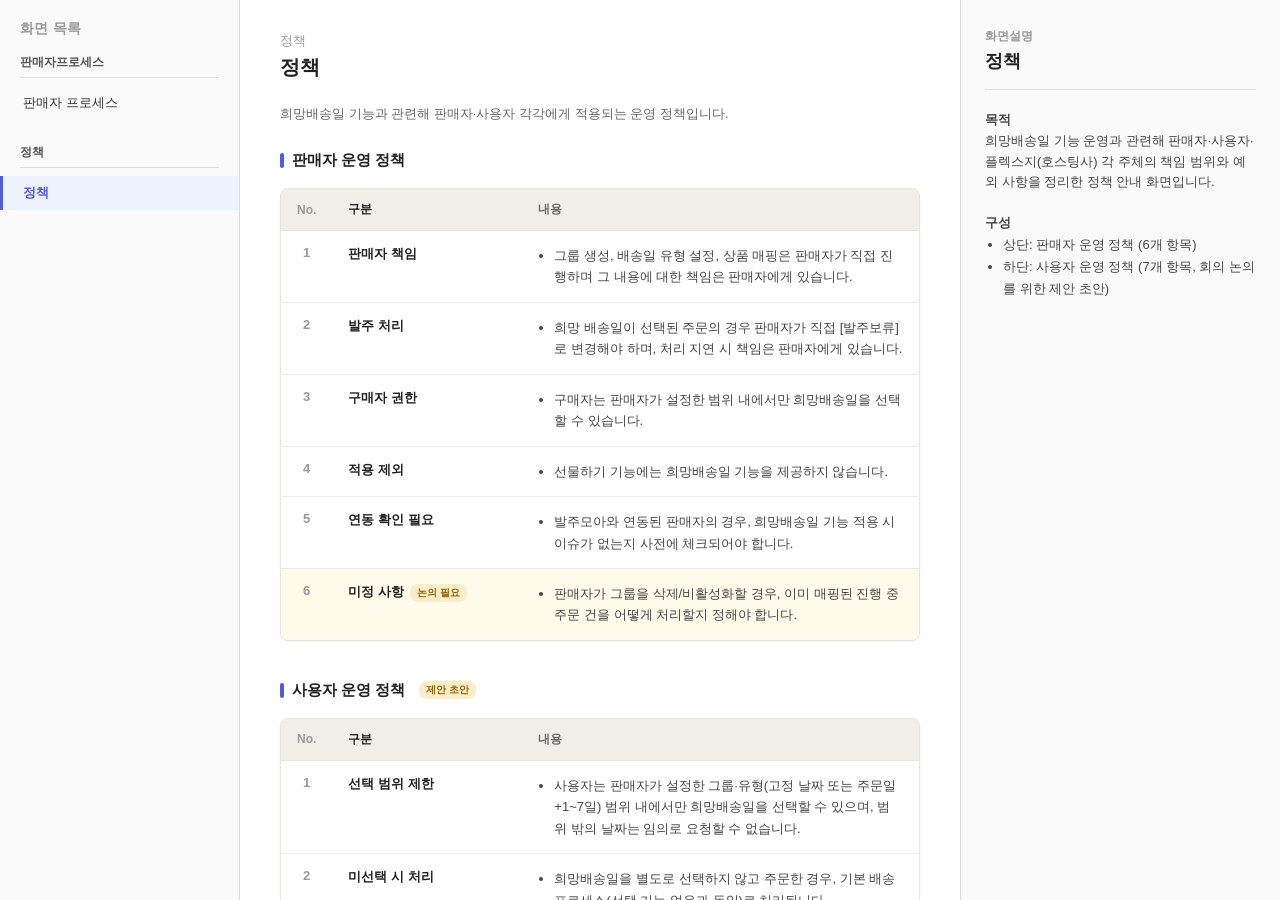
==== seller-policy.html @ 45eb1eea "Center content, table-ify related screens, split policy, add toggle 판매자 프로세스: - 콘텐츠를 content-inner 래" ====
<!DOCTYPE html>
<html lang="ko">
<head>
<meta charset="UTF-8">
<title>정책 - 화면 프로토타입</title>
<link rel="stylesheet" href="style.css">
</head>
<body>
<div class="layout">

  <nav class="index-panel">
    <h1>화면 목록</h1>
    <div class="index-category">
      <div class="index-category-title">판매자프로세스</div>
      <ul class="index-list">
        <li><a href="seller-process.html">판매자 프로세스</a></li>
      </ul>
    </div>
    <div class="index-category">
      <div class="index-category-title">정책</div>
      <ul class="index-list">
        <li><a href="seller-policy.html" class="active">정책</a></li>
      </ul>
    </div>
  </nav>

  <main class="content-panel">
   <div class="content-inner">
    <p class="screen-title">정책</p>
    <h2 class="screen-name">정책</h2>

    <div class="policy-content">
      <p class="policy-intro">희망배송일 기능과 관련해 판매자·사용자 각각에게 적용되는 운영 정책입니다.</p>

      <div class="process-section">
        <p class="process-section-title">판매자 운영 정책</p>
        <div class="policy-table-wrap">
          <table class="policy-table">
            <thead>
              <tr>
                <th class="col-no">No.</th>
                <th class="col-title">구분</th>
                <th class="col-content">내용</th>
              </tr>
            </thead>
            <tbody>
              <tr>
                <td class="col-no">1</td>
                <td class="col-title">판매자 책임</td>
                <td class="col-content">
                  <ul>
                    <li>그룹 생성, 배송일 유형 설정, 상품 매핑은 판매자가 직접 진행하며 그 내용에 대한 책임은 판매자에게 있습니다.</li>
                  </ul>
                </td>
              </tr>
              <tr>
                <td class="col-no">2</td>
                <td class="col-title">발주 처리</td>
                <td class="col-content">
                  <ul>
                    <li>희망 배송일이 선택된 주문의 경우 판매자가 직접 [발주보류]로 변경해야 하며, 처리 지연 시 책임은 판매자에게 있습니다.</li>
                  </ul>
                </td>
              </tr>
              <tr>
                <td class="col-no">3</td>
                <td class="col-title">구매자 권한</td>
                <td class="col-content">
                  <ul>
                    <li>구매자는 판매자가 설정한 범위 내에서만 희망배송일을 선택할 수 있습니다.</li>
                  </ul>
                </td>
              </tr>
              <tr>
                <td class="col-no">4</td>
                <td class="col-title">적용 제외</td>
                <td class="col-content">
                  <ul>
                    <li>선물하기 기능에는 희망배송일 기능을 제공하지 않습니다.</li>
                  </ul>
                </td>
              </tr>
              <tr>
                <td class="col-no">5</td>
                <td class="col-title">연동 확인 필요</td>
                <td class="col-content">
                  <ul>
                    <li>발주모아와 연동된 판매자의 경우, 희망배송일 기능 적용 시 이슈가 없는지 사전에 체크되어야 합니다.</li>
                  </ul>
                </td>
              </tr>
              <tr class="row-open">
                <td class="col-no">6</td>
                <td class="col-title">미정 사항<span class="tag-open">논의 필요</span></td>
                <td class="col-content">
                  <ul>
                    <li>판매자가 그룹을 삭제/비활성화할 경우, 이미 매핑된 진행 중 주문 건을 어떻게 처리할지 정해야 합니다.</li>
                  </ul>
                </td>
              </tr>
            </tbody>
          </table>
        </div>
      </div>

      <div class="process-section">
        <p class="process-section-title">사용자 운영 정책<span class="tag-open">제안 초안</span></p>
        <div class="policy-table-wrap">
          <table class="policy-table">
            <thead>
              <tr>
                <th class="col-no">No.</th>
                <th class="col-title">구분</th>
                <th class="col-content">내용</th>
              </tr>
            </thead>
            <tbody>
              <tr>
                <td class="col-no">1</td>
                <td class="col-title">선택 범위 제한</td>
                <td class="col-content">
                  <ul>
                    <li>사용자는 판매자가 설정한 그룹·유형(고정 날짜 또는 주문일+1~7일) 범위 내에서만 희망배송일을 선택할 수 있으며, 범위 밖의 날짜는 임의로 요청할 수 없습니다.</li>
                  </ul>
                </td>
              </tr>
              <tr>
                <td class="col-no">2</td>
                <td class="col-title">미선택 시 처리</td>
                <td class="col-content">
                  <ul>
                    <li>희망배송일을 별도로 선택하지 않고 주문한 경우, 기본 배송 프로세스(선택 기능 없음과 동일)로 처리됩니다.</li>
                  </ul>
                </td>
              </tr>
              <tr>
                <td class="col-no">3</td>
                <td class="col-title">주문 후 변경·취소</td>
                <td class="col-content">
                  <ul>
                    <li>주문 완료 후 희망배송일 변경·취소는 발주 처리(발송) 전까지만 가능하며, 판매자의 발주 처리 상태에 따라 제한될 수 있습니다.</li>
                  </ul>
                </td>
              </tr>
              <tr>
                <td class="col-no">4</td>
                <td class="col-title">지연 안내</td>
                <td class="col-content">
                  <ul>
                    <li>판매자의 발주보류 등으로 희망배송일 준수가 어려운 경우, 사용자에게 지연 가능성을 사전 고지해야 합니다.</li>
                  </ul>
                </td>
              </tr>
              <tr>
                <td class="col-no">5</td>
                <td class="col-title">미준수 시 책임</td>
                <td class="col-content">
                  <ul>
                    <li>희망배송일 미준수에 따른 환불·보상 등은 판매자-구매자 간 거래 사항이며, 플렉스지는 시스템 오류에 한해서만 책임을 집니다.</li>
                  </ul>
                </td>
              </tr>
              <tr>
                <td class="col-no">6</td>
                <td class="col-title">적용 제외 안내</td>
                <td class="col-content">
                  <ul>
                    <li>선물하기 등 희망배송일을 지원하지 않는 기능/상품에는 해당 기능이 노출되지 않음을 사용자에게 안내합니다.</li>
                  </ul>
                </td>
              </tr>
              <tr class="row-open">
                <td class="col-no">7</td>
                <td class="col-title">문의 창구<span class="tag-open">논의 필요</span></td>
                <td class="col-content">
                  <ul>
                    <li>배송 관련 문의는 판매자에게, 시스템 오류 관련 문의는 플렉스지 고객센터로 안내할지 문의 채널/문구를 확정해야 합니다.</li>
                  </ul>
                </td>
              </tr>
            </tbody>
          </table>
        </div>
      </div>
    </div>
   </div>
  </main>

  <aside class="desc-panel">
    <h2>화면설명</h2>
    <p class="desc-name">정책</p>

    <div class="desc-section">
      <p class="desc-section-title">목적</p>
      <p>희망배송일 기능 운영과 관련해 판매자·사용자·플렉스지(호스팅사) 각 주체의 책임 범위와 예외 사항을 정리한 정책 안내 화면입니다.</p>
    </div>

    <div class="desc-section">
      <p class="desc-section-title">구성</p>
      <ul>
        <li>상단: 판매자 운영 정책 (6개 항목)</li>
        <li>하단: 사용자 운영 정책 (7개 항목, 회의 논의를 위한 제안 초안)</li>
      </ul>
    </div>
  </aside>

</div>
</body>
</html>
---- style.css ----
/* 3단 레이아웃 정적 프로토타입 - 공통 스타일 */

* {
  box-sizing: border-box;
}

html, body {
  margin: 0;
  padding: 0;
  height: 100%;
  font-family: "Apple SD Gothic Neo", "Malgun Gothic", "Segoe UI", sans-serif;
  color: #222;
  background: #fff;
}

.layout {
  display: grid;
  grid-template-columns: 240px 1fr 320px;
  height: 100vh;
}

/* ---------- 좌측 인덱스 영역 ---------- */
.index-panel {
  border-right: 1px solid #ddd;
  background: #fafafa;
  overflow-y: auto;
  padding: 20px 0;
}

.index-panel h1 {
  font-size: 14px;
  margin: 0 20px 16px;
  color: #999;
  font-weight: 600;
  letter-spacing: 0.02em;
}

.index-category {
  margin-bottom: 24px;
}

.index-category-title {
  font-size: 12px;
  font-weight: 700;
  color: #555;
  margin: 0 20px 8px;
  padding-bottom: 6px;
  border-bottom: 1px solid #e0e0e0;
}

.index-list {
  list-style: none;
  margin: 0;
  padding: 0;
}

.index-list li a {
  display: block;
  padding: 8px 20px;
  font-size: 13px;
  color: #333;
  text-decoration: none;
  border-left: 3px solid transparent;
}

.index-list li a.active {
  background: #eef2ff;
  border-left-color: #4f5ed4;
  color: #4f5ed4;
  font-weight: 700;
}

/* ---------- 가운데 콘텐츠 영역 ---------- */
.content-panel {
  overflow-y: auto;
  padding: 32px 40px;
  background: #fff;
}

.content-panel .screen-title {
  font-size: 13px;
  color: #999;
  margin: 0 0 4px;
}

.content-panel .screen-name {
  font-size: 20px;
  font-weight: 700;
  margin: 0 0 24px;
}

.content-inner {
  max-width: 680px;
  margin: 0 auto;
}

.wireframe {
  max-width: 480px;
  border: 1px solid #ccc;
  border-radius: 4px;
  padding: 20px;
  background: #fdfdfd;
}

.wf-block {
  border: 1px dashed #b5b5b5;
  background: #f2f2f2;
  color: #777;
  font-size: 12px;
  padding: 10px 12px;
  margin-bottom: 10px;
  border-radius: 2px;
}

.wf-block.label-only {
  text-align: center;
  color: #999;
}

.wf-row {
  display: flex;
  gap: 10px;
}

.wf-row .wf-block {
  flex: 1;
}

.wf-button {
  border: 1px solid #4f5ed4;
  background: #4f5ed4;
  color: #fff;
  text-align: center;
  font-size: 13px;
  font-weight: 600;
  padding: 10px 12px;
  border-radius: 3px;
  margin-top: 6px;
}

.wf-button.secondary {
  background: #fff;
  color: #4f5ed4;
}

.wf-divider {
  border: none;
  border-top: 1px solid #e2e2e2;
  margin: 16px 0;
}

.wf-table {
  width: 100%;
  border-collapse: collapse;
  font-size: 12px;
}

.wf-table th, .wf-table td {
  border: 1px solid #ddd;
  padding: 8px 10px;
  text-align: left;
  color: #555;
}

.wf-table th {
  background: #f2f2f2;
  color: #777;
  font-weight: 600;
}

.wf-card {
  border: 1px dashed #b5b5b5;
  background: #f2f2f2;
  border-radius: 2px;
  padding: 10px;
  font-size: 12px;
  color: #777;
  flex: 1;
}

.wf-card .wf-thumb {
  height: 60px;
  background: #e2e2e2;
  border: 1px solid #ccc;
  margin-bottom: 8px;
  display: flex;
  align-items: center;
  justify-content: center;
  color: #999;
  font-size: 11px;
}

.wf-tag {
  display: inline-block;
  font-size: 11px;
  color: #999;
  border: 1px solid #ccc;
  border-radius: 10px;
  padding: 3px 8px;
  margin-right: 6px;
}

/* ---------- 판매자 프로세스 화면 전용 ---------- */

.process-content {
  max-width: 620px;
}

.process-section {
  margin-bottom: 40px;
}

.process-section:last-child {
  margin-bottom: 0;
}

.process-section-title {
  display: flex;
  align-items: center;
  gap: 8px;
  font-size: 15px;
  font-weight: 700;
  color: #222;
  margin: 0 0 18px;
}

.process-section-title::before {
  content: "";
  width: 4px;
  height: 15px;
  background: #4f5ed4;
  border-radius: 2px;
}

/* 프로세스 플로우 다이어그램 (번호 타임라인) */
.flow-diagram {
  display: flex;
  flex-direction: column;
}

.flow-step {
  position: relative;
  display: flex;
  gap: 16px;
  padding-bottom: 22px;
}

.flow-step:last-child {
  padding-bottom: 0;
}

.flow-step:not(:last-child)::before {
  content: "";
  position: absolute;
  left: 13px;
  top: 28px;
  bottom: -6px;
  width: 1px;
  background: #dcdad2;
}

.flow-step-marker {
  position: relative;
  z-index: 1;
  flex-shrink: 0;
  width: 26px;
  height: 26px;
  border-radius: 50%;
  background: #F1EFE8;
  border: 1px solid #B4B2A9;
  display: flex;
  align-items: center;
  justify-content: center;
  font-size: 12px;
  font-weight: 700;
  color: #7a7867;
}

.flow-step.flow-highlight .flow-step-marker {
  background: #4f5ed4;
  border-color: #4f5ed4;
  color: #fff;
}

.flow-step-box {
  flex: 1;
  background: #F1EFE8;
  border: 1px solid #B4B2A9;
  border-radius: 8px;
  padding: 12px 16px;
  box-shadow: 0 1px 2px rgba(20, 20, 20, 0.04);
}

.flow-step.flow-highlight .flow-step-box {
  background: #E6F1FB;
  border-color: #85B7EB;
}

.flow-step-title {
  font-size: 13px;
  font-weight: 700;
  color: #2a2a2a;
  margin: 0 0 4px;
}

.flow-step-desc {
  font-size: 11px;
  color: #6b6b6b;
  margin: 0;
}

/* 관련 화면 목록 */
.related-table-wrap {
  border: 1px solid #e6e5e0;
  border-radius: 8px;
  overflow: hidden;
  box-shadow: 0 1px 3px rgba(20, 20, 20, 0.05);
}

.related-table {
  width: 100%;
  border-collapse: collapse;
}

.related-table th {
  background: #F1EFE8;
  color: #6b6b6b;
  font-size: 12px;
  font-weight: 700;
  text-align: left;
  padding: 12px 16px;
  border-bottom: 1px solid #e6e5e0;
}

.related-table td {
  padding: 13px 16px;
  border-bottom: 1px solid #eeece6;
  vertical-align: middle;
  font-size: 13px;
  color: #333;
  background: #fff;
}

.related-table tr:last-child td {
  border-bottom: none;
}

.related-table .col-badge {
  width: 76px;
}

.related-table .col-name {
  width: 160px;
  font-weight: 700;
  color: #222;
}

.related-table .col-status {
  width: 64px;
  text-align: center;
}

.tag-new,
.tag-existing {
  display: inline-block;
  font-size: 11px;
  font-weight: 700;
  border-radius: 8px;
  padding: 3px 8px;
}

.tag-new {
  background: #E9F7EF;
  color: #1E7145;
}

.tag-existing {
  background: #F1F1EF;
  color: #777;
}

.badge {
  display: inline-block;
  font-size: 10px;
  font-weight: 700;
  border-radius: 10px;
  padding: 3px 9px;
  margin-bottom: 10px;
}

.badge-shop {
  background: #E6F1FB;
  color: #2E6DA4;
}

.badge-admin {
  background: #eeede8;
  color: #6b6b6b;
}

/* 희망 배송일 유형 */
.delivery-option {
  display: flex;
  align-items: flex-start;
  gap: 12px;
  border: 1px solid #e6e5e0;
  border-radius: 8px;
  padding: 16px;
  margin-bottom: 12px;
  background: #fff;
  box-shadow: 0 1px 3px rgba(20, 20, 20, 0.05);
}

.delivery-option:last-child {
  margin-bottom: 0;
}

.delivery-option.option-selected {
  border-color: #4f5ed4;
  background: #F5F6FD;
}

.delivery-option.option-disabled {
  opacity: 0.5;
  box-shadow: none;
}

.delivery-option input[type="radio"] {
  margin-top: 3px;
  accent-color: #4f5ed4;
}

.delivery-option-body {
  flex: 1;
}

.delivery-option-label {
  display: block;
  font-size: 13px;
  font-weight: 700;
  color: #222;
  margin: 0 0 10px;
  cursor: pointer;
}

.delivery-option input[type="date"] {
  background: #FFFFFF;
  border: 1px solid #ccc;
  border-radius: 4px;
  padding: 7px 10px;
  font-size: 13px;
  color: #333;
}

.day-offset-buttons {
  display: flex;
  gap: 6px;
  flex-wrap: wrap;
}

.day-offset-buttons .day-btn {
  background: #FFFFFF;
  border: 1px solid #ccc;
  border-radius: 4px;
  padding: 6px 11px;
  font-size: 12px;
  color: #555;
}

/* ---------- 정책 화면 전용 ---------- */

.policy-content {
  max-width: 720px;
}

.policy-intro {
  font-size: 13px;
  color: #666;
  margin: 0 0 28px;
}

.policy-table-wrap {
  border: 1px solid #e6e5e0;
  border-radius: 8px;
  overflow: hidden;
  box-shadow: 0 1px 3px rgba(20, 20, 20, 0.05);
}

.policy-table {
  width: 100%;
  border-collapse: collapse;
}

.policy-table th {
  background: #F1EFE8;
  color: #6b6b6b;
  font-size: 12px;
  font-weight: 700;
  text-align: left;
  padding: 12px 16px;
  border-bottom: 1px solid #e6e5e0;
}

.policy-table td {
  padding: 14px 16px;
  border-bottom: 1px solid #eeece6;
  vertical-align: top;
  font-size: 13px;
  color: #333;
  background: #fff;
}

.policy-table tr:last-child td {
  border-bottom: none;
}

.policy-table tr.row-open td {
  background: #FFFBEB;
}

.policy-table .col-no {
  width: 40px;
  text-align: center;
  color: #999;
  font-weight: 700;
}

.policy-table .col-title {
  width: 190px;
  font-weight: 700;
  color: #222;
}

.tag-open {
  display: inline-block;
  font-size: 10px;
  font-weight: 700;
  color: #916600;
  background: #FDECC8;
  border-radius: 8px;
  padding: 2px 7px;
  margin-left: 6px;
  vertical-align: middle;
}

.policy-table .col-content ul {
  margin: 0;
  padding-left: 16px;
  line-height: 1.65;
  color: #444;
}

.policy-table .col-content ul li {
  margin-bottom: 4px;
}

.policy-table .col-content ul li:last-child {
  margin-bottom: 0;
}

/* ---------- 우측 화면설명 영역 ---------- */
.desc-panel {
  border-left: 1px solid #ddd;
  background: #fafafa;
  overflow-y: auto;
  padding: 28px 24px;
}

.desc-panel h2 {
  font-size: 12px;
  color: #999;
  margin: 0 0 4px;
  font-weight: 600;
}

.desc-panel .desc-name {
  font-size: 18px;
  font-weight: 700;
  margin: 0 0 20px;
  padding-bottom: 16px;
  border-bottom: 1px solid #e0e0e0;
}

.desc-section {
  margin-bottom: 20px;
}

.desc-section-title {
  font-size: 12px;
  font-weight: 700;
  color: #4f5ed4;
  margin: 0 0 8px;
}

.desc-section p {
  font-size: 13px;
  line-height: 1.6;
  color: #444;
  margin: 0;
}

.desc-section ul {
  margin: 0;
  padding-left: 18px;
  font-size: 13px;
  line-height: 1.7;
  color: #444;
}
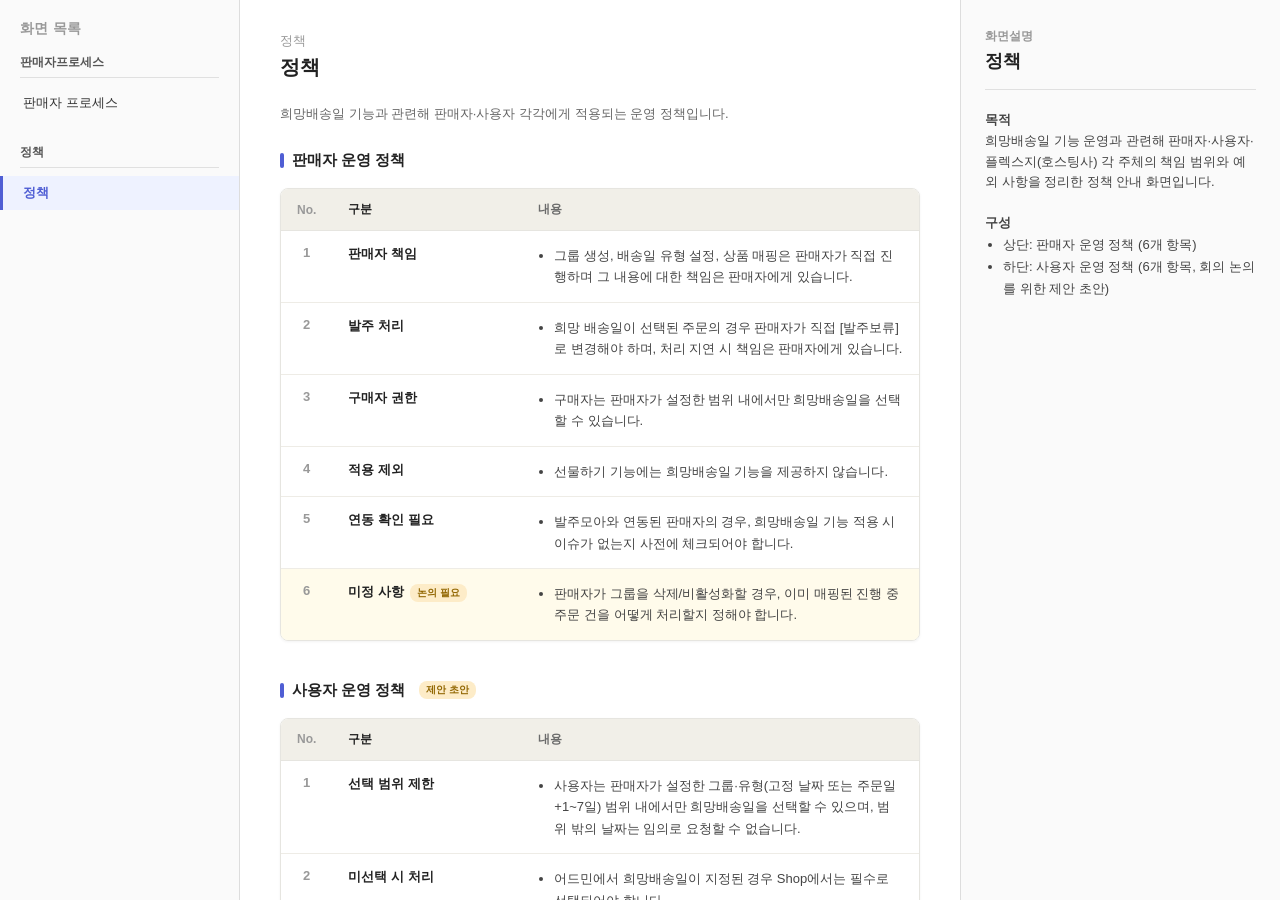
==== commit 33bbae99: "Revise 사용자 운영 정책 items per review feedback - 미선택 시 처리: 어드민에서 희망배송일 지정 시 Shop 필수 선택으로 정의 - 주문 후 변경·취소" ====
--- a/seller-policy.html
+++ b/seller-policy.html
@@ -129,7 +129,7 @@
                 <td class="col-title">미선택 시 처리</td>
                 <td class="col-content">
                   <ul>
-                    <li>희망배송일을 별도로 선택하지 않고 주문한 경우, 기본 배송 프로세스(선택 기능 없음과 동일)로 처리됩니다.</li>
+                    <li>어드민에서 희망배송일이 지정된 경우 Shop에서는 필수로 선택되어야 합니다.</li>
                   </ul>
                 </td>
               </tr>
@@ -138,7 +138,7 @@
                 <td class="col-title">주문 후 변경·취소</td>
                 <td class="col-content">
                   <ul>
-                    <li>주문 완료 후 희망배송일 변경·취소는 발주 처리(발송) 전까지만 가능하며, 판매자의 발주 처리 상태에 따라 제한될 수 있습니다.</li>
+                    <li>희망배송일 변경·취소는 Shop에서 제공되지 않습니다.</li>
                   </ul>
                 </td>
               </tr>
@@ -156,21 +156,12 @@
                 <td class="col-title">미준수 시 책임</td>
                 <td class="col-content">
                   <ul>
-                    <li>희망배송일 미준수에 따른 환불·보상 등은 판매자-구매자 간 거래 사항이며, 플렉스지는 시스템 오류에 한해서만 책임을 집니다.</li>
-                  </ul>
-                </td>
-              </tr>
-              <tr>
+                    <li>희망배송일 미준수에 따른 환불·보상 등은 판매자-구매자 간 거래 사항입니다.</li>
+                  </ul>
+                </td>
+              </tr>
+              <tr class="row-open">
                 <td class="col-no">6</td>
-                <td class="col-title">적용 제외 안내</td>
-                <td class="col-content">
-                  <ul>
-                    <li>선물하기 등 희망배송일을 지원하지 않는 기능/상품에는 해당 기능이 노출되지 않음을 사용자에게 안내합니다.</li>
-                  </ul>
-                </td>
-              </tr>
-              <tr class="row-open">
-                <td class="col-no">7</td>
                 <td class="col-title">문의 창구<span class="tag-open">논의 필요</span></td>
                 <td class="col-content">
                   <ul>
@@ -199,7 +190,7 @@
       <p class="desc-section-title">구성</p>
       <ul>
         <li>상단: 판매자 운영 정책 (6개 항목)</li>
-        <li>하단: 사용자 운영 정책 (7개 항목, 회의 논의를 위한 제안 초안)</li>
+        <li>하단: 사용자 운영 정책 (6개 항목, 회의 논의를 위한 제안 초안)</li>
       </ul>
     </div>
   </aside>
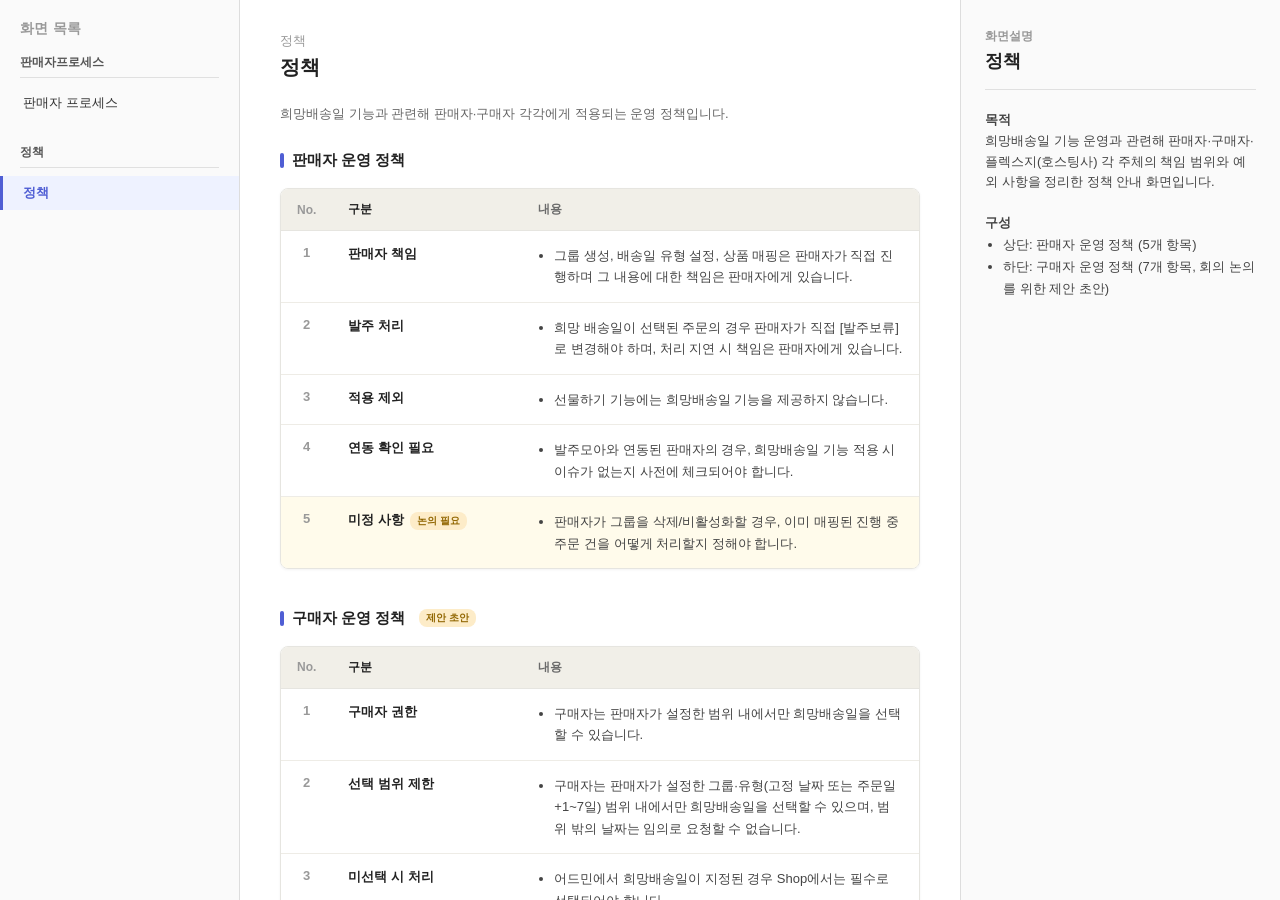
==== commit 8c2e0e30: "Widen 판매자 프로세스 content, add day-offset selection, rework policy split 판매자 프로세스: - content-inner 최대 너" ====
--- a/seller-policy.html
+++ b/seller-policy.html
@@ -30,7 +30,7 @@
     <h2 class="screen-name">정책</h2>
 
     <div class="policy-content">
-      <p class="policy-intro">희망배송일 기능과 관련해 판매자·사용자 각각에게 적용되는 운영 정책입니다.</p>
+      <p class="policy-intro">희망배송일 기능과 관련해 판매자·구매자 각각에게 적용되는 운영 정책입니다.</p>
 
       <div class="process-section">
         <p class="process-section-title">판매자 운영 정책</p>
@@ -64,33 +64,24 @@
               </tr>
               <tr>
                 <td class="col-no">3</td>
-                <td class="col-title">구매자 권한</td>
-                <td class="col-content">
-                  <ul>
-                    <li>구매자는 판매자가 설정한 범위 내에서만 희망배송일을 선택할 수 있습니다.</li>
+                <td class="col-title">적용 제외</td>
+                <td class="col-content">
+                  <ul>
+                    <li>선물하기 기능에는 희망배송일 기능을 제공하지 않습니다.</li>
                   </ul>
                 </td>
               </tr>
               <tr>
                 <td class="col-no">4</td>
-                <td class="col-title">적용 제외</td>
-                <td class="col-content">
-                  <ul>
-                    <li>선물하기 기능에는 희망배송일 기능을 제공하지 않습니다.</li>
-                  </ul>
-                </td>
-              </tr>
-              <tr>
+                <td class="col-title">연동 확인 필요</td>
+                <td class="col-content">
+                  <ul>
+                    <li>발주모아와 연동된 판매자의 경우, 희망배송일 기능 적용 시 이슈가 없는지 사전에 체크되어야 합니다.</li>
+                  </ul>
+                </td>
+              </tr>
+              <tr class="row-open">
                 <td class="col-no">5</td>
-                <td class="col-title">연동 확인 필요</td>
-                <td class="col-content">
-                  <ul>
-                    <li>발주모아와 연동된 판매자의 경우, 희망배송일 기능 적용 시 이슈가 없는지 사전에 체크되어야 합니다.</li>
-                  </ul>
-                </td>
-              </tr>
-              <tr class="row-open">
-                <td class="col-no">6</td>
                 <td class="col-title">미정 사항<span class="tag-open">논의 필요</span></td>
                 <td class="col-content">
                   <ul>
@@ -104,7 +95,7 @@
       </div>
 
       <div class="process-section">
-        <p class="process-section-title">사용자 운영 정책<span class="tag-open">제안 초안</span></p>
+        <p class="process-section-title">구매자 운영 정책<span class="tag-open">제안 초안</span></p>
         <div class="policy-table-wrap">
           <table class="policy-table">
             <thead>
@@ -117,15 +108,24 @@
             <tbody>
               <tr>
                 <td class="col-no">1</td>
+                <td class="col-title">구매자 권한</td>
+                <td class="col-content">
+                  <ul>
+                    <li>구매자는 판매자가 설정한 범위 내에서만 희망배송일을 선택할 수 있습니다.</li>
+                  </ul>
+                </td>
+              </tr>
+              <tr>
+                <td class="col-no">2</td>
                 <td class="col-title">선택 범위 제한</td>
                 <td class="col-content">
                   <ul>
-                    <li>사용자는 판매자가 설정한 그룹·유형(고정 날짜 또는 주문일+1~7일) 범위 내에서만 희망배송일을 선택할 수 있으며, 범위 밖의 날짜는 임의로 요청할 수 없습니다.</li>
-                  </ul>
-                </td>
-              </tr>
-              <tr>
-                <td class="col-no">2</td>
+                    <li>구매자는 판매자가 설정한 그룹·유형(고정 날짜 또는 주문일+1~7일) 범위 내에서만 희망배송일을 선택할 수 있으며, 범위 밖의 날짜는 임의로 요청할 수 없습니다.</li>
+                  </ul>
+                </td>
+              </tr>
+              <tr>
+                <td class="col-no">3</td>
                 <td class="col-title">미선택 시 처리</td>
                 <td class="col-content">
                   <ul>
@@ -134,7 +134,7 @@
                 </td>
               </tr>
               <tr>
-                <td class="col-no">3</td>
+                <td class="col-no">4</td>
                 <td class="col-title">주문 후 변경·취소</td>
                 <td class="col-content">
                   <ul>
@@ -143,16 +143,16 @@
                 </td>
               </tr>
               <tr>
-                <td class="col-no">4</td>
+                <td class="col-no">5</td>
                 <td class="col-title">지연 안내</td>
                 <td class="col-content">
                   <ul>
-                    <li>판매자의 발주보류 등으로 희망배송일 준수가 어려운 경우, 사용자에게 지연 가능성을 사전 고지해야 합니다.</li>
-                  </ul>
-                </td>
-              </tr>
-              <tr>
-                <td class="col-no">5</td>
+                    <li>판매자의 발주보류 등으로 희망배송일 준수가 어려운 경우, 구매자에게 지연 가능성을 사전 고지해야 합니다.</li>
+                  </ul>
+                </td>
+              </tr>
+              <tr>
+                <td class="col-no">6</td>
                 <td class="col-title">미준수 시 책임</td>
                 <td class="col-content">
                   <ul>
@@ -161,7 +161,7 @@
                 </td>
               </tr>
               <tr class="row-open">
-                <td class="col-no">6</td>
+                <td class="col-no">7</td>
                 <td class="col-title">문의 창구<span class="tag-open">논의 필요</span></td>
                 <td class="col-content">
                   <ul>
@@ -183,14 +183,14 @@
 
     <div class="desc-section">
       <p class="desc-section-title">목적</p>
-      <p>희망배송일 기능 운영과 관련해 판매자·사용자·플렉스지(호스팅사) 각 주체의 책임 범위와 예외 사항을 정리한 정책 안내 화면입니다.</p>
+      <p>희망배송일 기능 운영과 관련해 판매자·구매자·플렉스지(호스팅사) 각 주체의 책임 범위와 예외 사항을 정리한 정책 안내 화면입니다.</p>
     </div>
 
     <div class="desc-section">
       <p class="desc-section-title">구성</p>
       <ul>
-        <li>상단: 판매자 운영 정책 (6개 항목)</li>
-        <li>하단: 사용자 운영 정책 (6개 항목, 회의 논의를 위한 제안 초안)</li>
+        <li>상단: 판매자 운영 정책 (5개 항목)</li>
+        <li>하단: 구매자 운영 정책 (7개 항목, 회의 논의를 위한 제안 초안)</li>
       </ul>
     </div>
   </aside>
--- a/style.css
+++ b/style.css
@@ -90,7 +90,7 @@
 }
 
 .content-inner {
-  max-width: 680px;
+  max-width: 920px;
   margin: 0 auto;
 }
 
@@ -203,7 +203,7 @@
 /* ---------- 판매자 프로세스 화면 전용 ---------- */
 
 .process-content {
-  max-width: 620px;
+  width: 100%;
 }
 
 .process-section {
@@ -236,6 +236,7 @@
 .flow-diagram {
   display: flex;
   flex-direction: column;
+  max-width: 640px;
 }
 
 .flow-step {
@@ -360,25 +361,6 @@
   text-align: center;
 }
 
-.tag-new,
-.tag-existing {
-  display: inline-block;
-  font-size: 11px;
-  font-weight: 700;
-  border-radius: 8px;
-  padding: 3px 8px;
-}
-
-.tag-new {
-  background: #E9F7EF;
-  color: #1E7145;
-}
-
-.tag-existing {
-  background: #F1F1EF;
-  color: #777;
-}
-
 .badge {
   display: inline-block;
   font-size: 10px;
@@ -403,6 +385,7 @@
   display: flex;
   align-items: flex-start;
   gap: 12px;
+  max-width: 640px;
   border: 1px solid #e6e5e0;
   border-radius: 8px;
   padding: 16px;
@@ -465,6 +448,15 @@
   padding: 6px 11px;
   font-size: 12px;
   color: #555;
+  font-family: inherit;
+  cursor: pointer;
+}
+
+.day-offset-buttons .day-btn.day-btn-active {
+  background: #4f5ed4;
+  border-color: #4f5ed4;
+  color: #fff;
+  font-weight: 700;
 }
 
 /* ---------- 정책 화면 전용 ---------- */
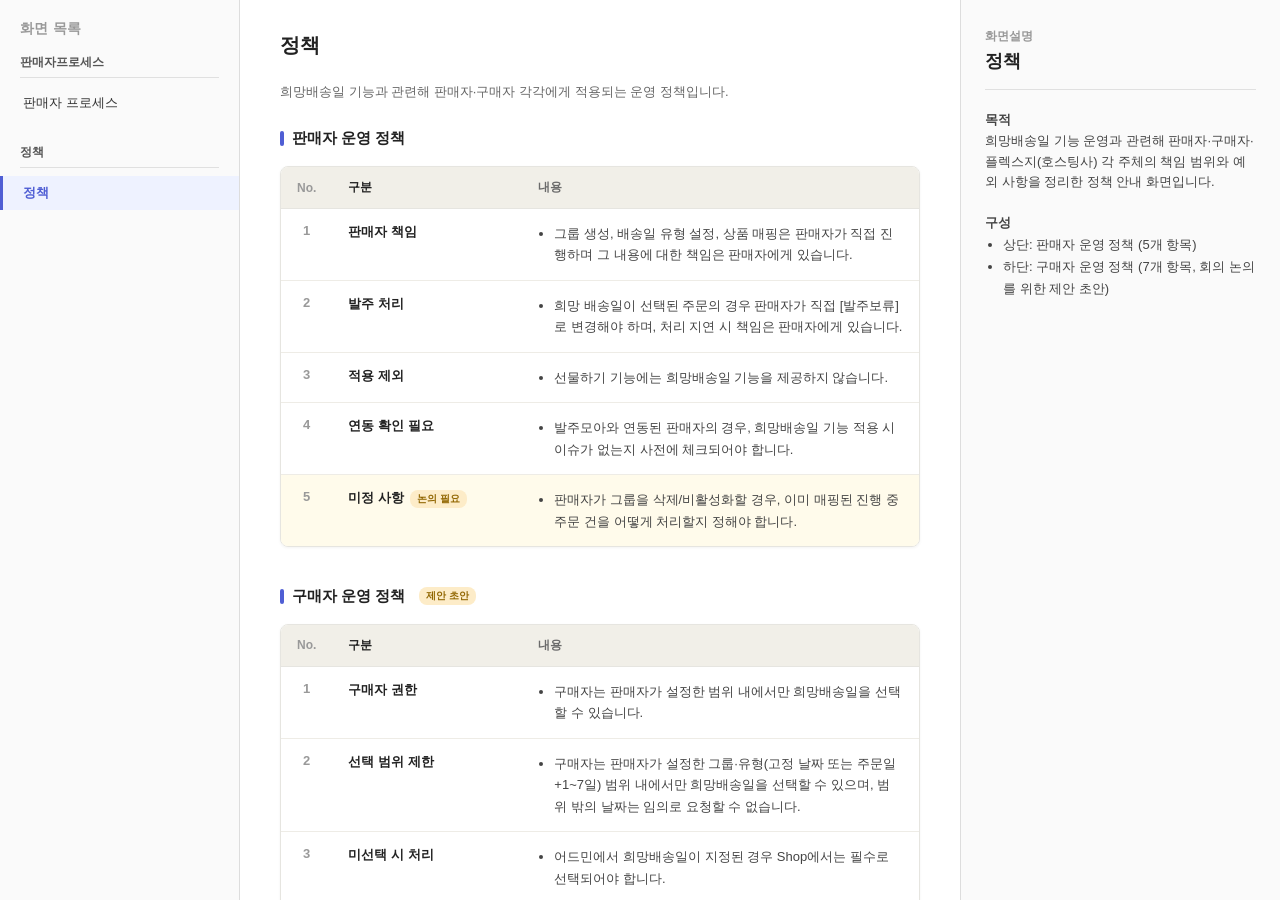
==== commit f186ca62: "Remove duplicate category breadcrumb above screen titles Co-Authored-By: Claude Sonnet 5 <noreply@an" ====
--- a/seller-policy.html
+++ b/seller-policy.html
@@ -26,7 +26,6 @@
 
   <main class="content-panel">
    <div class="content-inner">
-    <p class="screen-title">정책</p>
     <h2 class="screen-name">정책</h2>
 
     <div class="policy-content">
--- a/style.css
+++ b/style.css
@@ -75,12 +75,6 @@
   overflow-y: auto;
   padding: 32px 40px;
   background: #fff;
-}
-
-.content-panel .screen-title {
-  font-size: 13px;
-  color: #999;
-  margin: 0 0 4px;
 }
 
 .content-panel .screen-name {
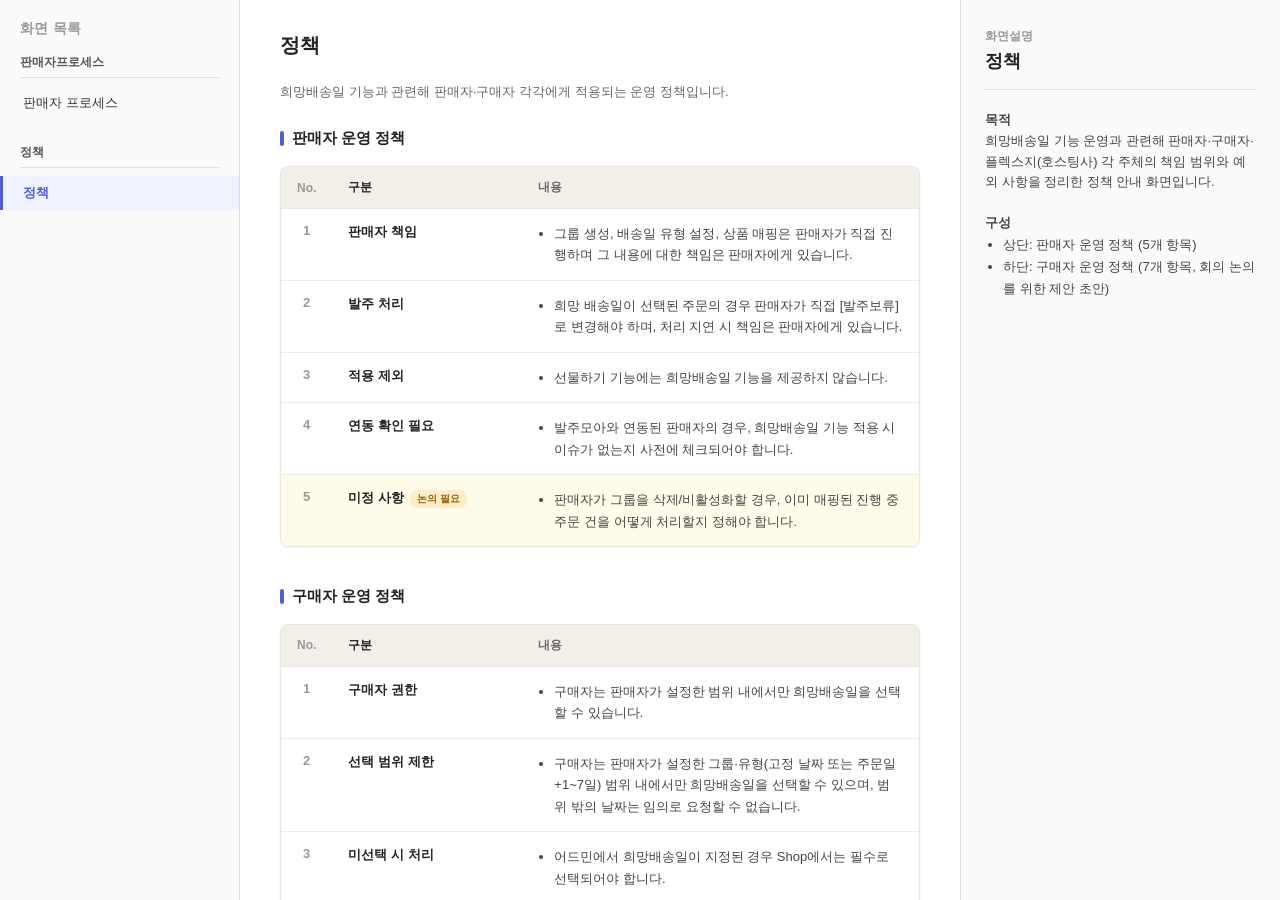
==== commit 25b2f4a3: "Remove "제안 초안" flag from 구매자 운영 정책 heading Co-Authored-By: Claude Sonnet 5 <noreply@anthropic.com>" ====
--- a/seller-policy.html
+++ b/seller-policy.html
@@ -94,7 +94,7 @@
       </div>
 
       <div class="process-section">
-        <p class="process-section-title">구매자 운영 정책<span class="tag-open">제안 초안</span></p>
+        <p class="process-section-title">구매자 운영 정책</p>
         <div class="policy-table-wrap">
           <table class="policy-table">
             <thead>
--- a/style.css
+++ b/style.css
@@ -306,6 +306,7 @@
 
 /* 관련 화면 목록 */
 .related-table-wrap {
+  max-width: 760px;
   border: 1px solid #e6e5e0;
   border-radius: 8px;
   overflow: hidden;
@@ -323,6 +324,7 @@
   font-size: 12px;
   font-weight: 700;
   text-align: left;
+  white-space: nowrap;
   padding: 12px 16px;
   border-bottom: 1px solid #e6e5e0;
 }
@@ -341,7 +343,7 @@
 }
 
 .related-table .col-badge {
-  width: 76px;
+  width: 96px;
 }
 
 .related-table .col-name {
@@ -351,7 +353,7 @@
 }
 
 .related-table .col-status {
-  width: 64px;
+  width: 90px;
   text-align: center;
 }
 
@@ -360,8 +362,8 @@
   font-size: 10px;
   font-weight: 700;
   border-radius: 10px;
-  padding: 3px 9px;
-  margin-bottom: 10px;
+  padding: 4px 10px;
+  white-space: nowrap;
 }
 
 .badge-shop {
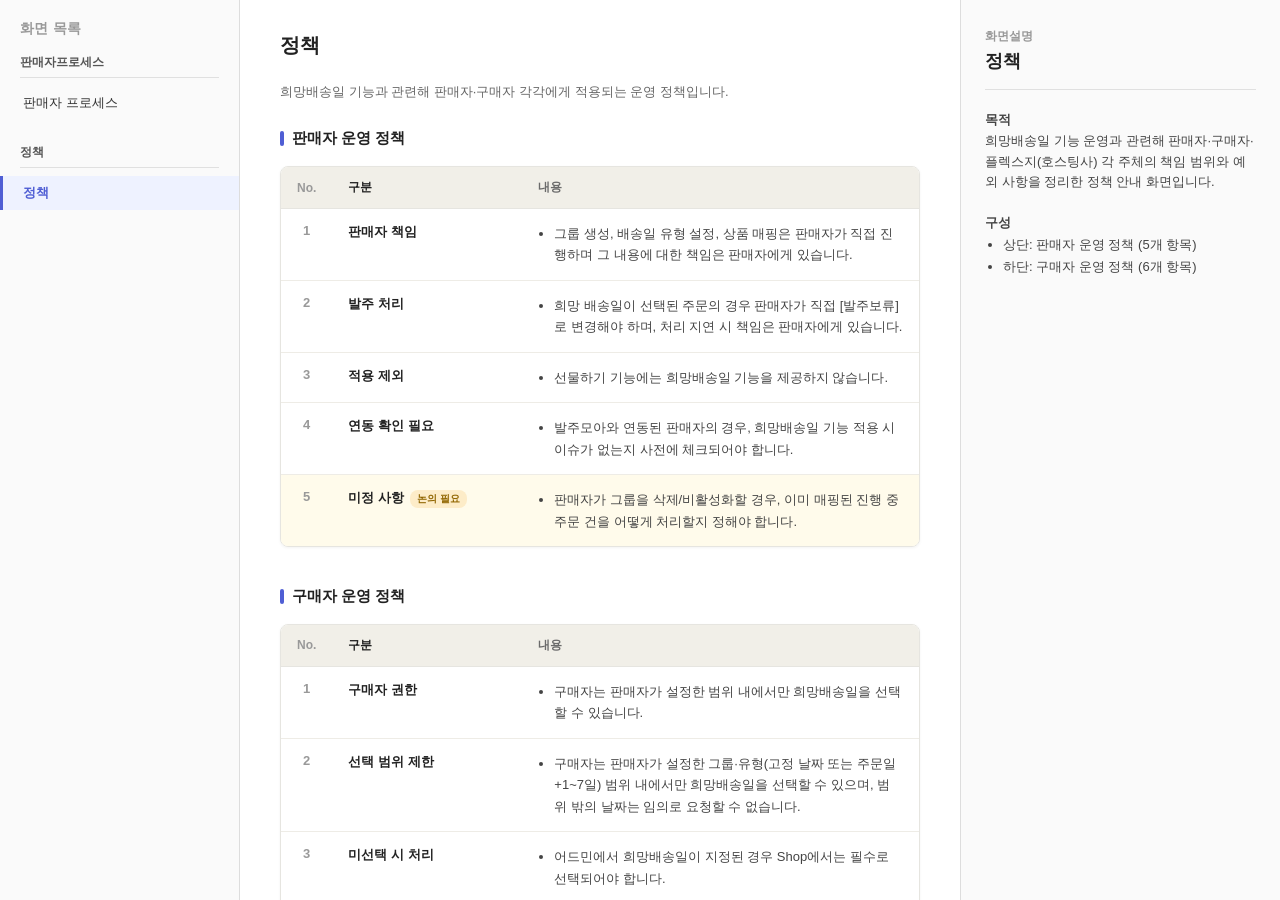
==== commit 4c5ced2e: "Remove 문의 창구 item from 구매자 운영 정책 Co-Authored-By: Claude Sonnet 5 <noreply@anthropic.com>" ====
--- a/seller-policy.html
+++ b/seller-policy.html
@@ -159,15 +159,6 @@
                   </ul>
                 </td>
               </tr>
-              <tr class="row-open">
-                <td class="col-no">7</td>
-                <td class="col-title">문의 창구<span class="tag-open">논의 필요</span></td>
-                <td class="col-content">
-                  <ul>
-                    <li>배송 관련 문의는 판매자에게, 시스템 오류 관련 문의는 플렉스지 고객센터로 안내할지 문의 채널/문구를 확정해야 합니다.</li>
-                  </ul>
-                </td>
-              </tr>
             </tbody>
           </table>
         </div>
@@ -189,7 +180,7 @@
       <p class="desc-section-title">구성</p>
       <ul>
         <li>상단: 판매자 운영 정책 (5개 항목)</li>
-        <li>하단: 구매자 운영 정책 (7개 항목, 회의 논의를 위한 제안 초안)</li>
+        <li>하단: 구매자 운영 정책 (6개 항목)</li>
       </ul>
     </div>
   </aside>
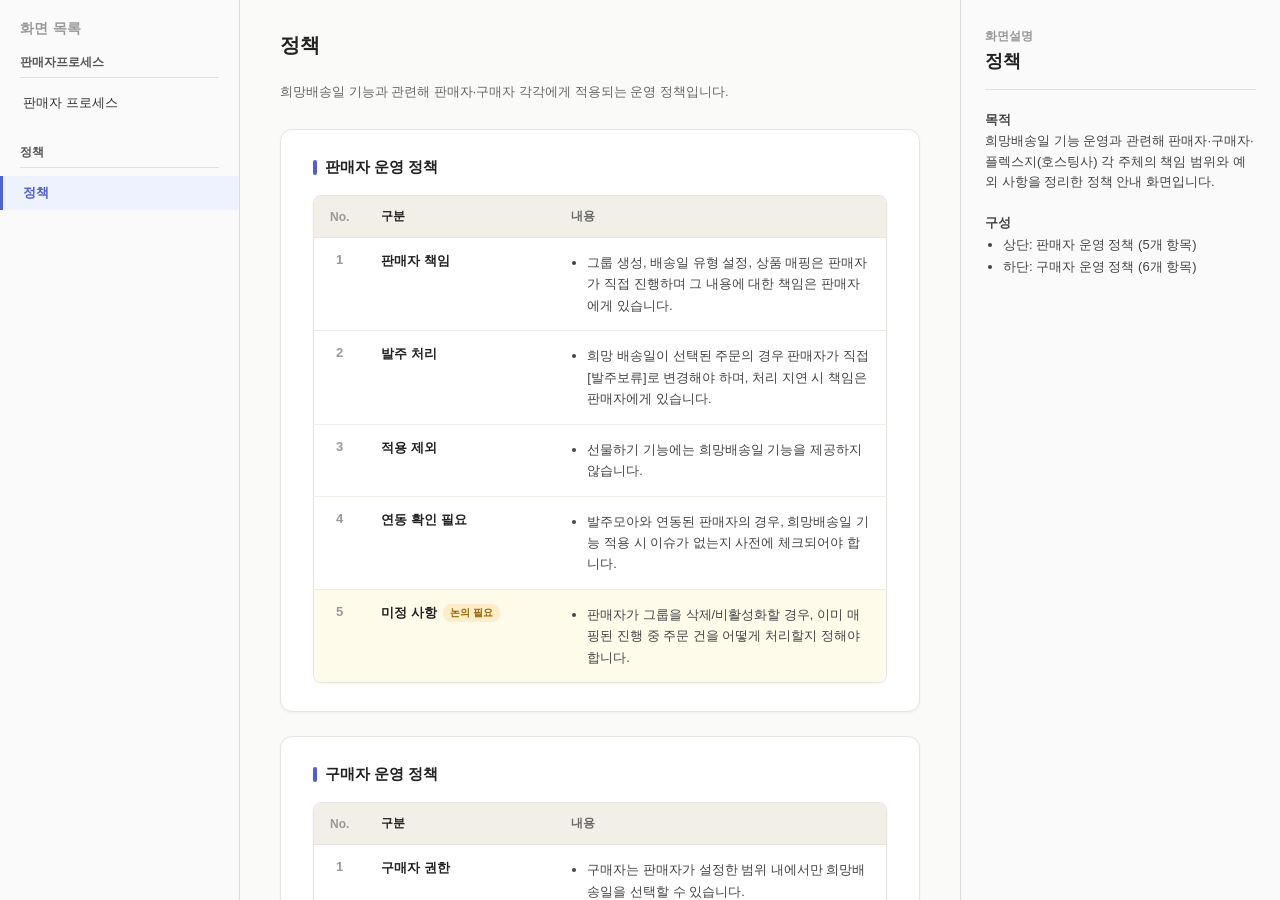
==== commit e87dc3f8: "seller-policy: 희망배송일 변경·취소 불가 안내 문구 붉은색 강조 Co-Authored-By: Claude Sonnet 5 <noreply@anthropic.com>" ====
--- a/seller-policy.html
+++ b/seller-policy.html
@@ -137,7 +137,7 @@
                 <td class="col-title">주문 후 변경·취소</td>
                 <td class="col-content">
                   <ul>
-                    <li>희망배송일 변경·취소는 Shop에서 제공되지 않습니다.</li>
+                    <li style="color: #e03131;">희망배송일 변경·취소는 Shop에서 제공되지 않습니다.</li>
                   </ul>
                 </td>
               </tr>
--- a/style.css
+++ b/style.css
@@ -74,7 +74,7 @@
 .content-panel {
   overflow-y: auto;
   padding: 32px 40px;
-  background: #fff;
+  background: #FAFAF8;
 }
 
 .content-panel .screen-name {
@@ -201,7 +201,12 @@
 }
 
 .process-section {
-  margin-bottom: 40px;
+  background: #fff;
+  border: 1px solid #e6e5e0;
+  border-radius: 12px;
+  padding: 28px 32px;
+  margin-bottom: 24px;
+  box-shadow: 0 1px 3px rgba(20, 20, 20, 0.05);
 }
 
 .process-section:last-child {
